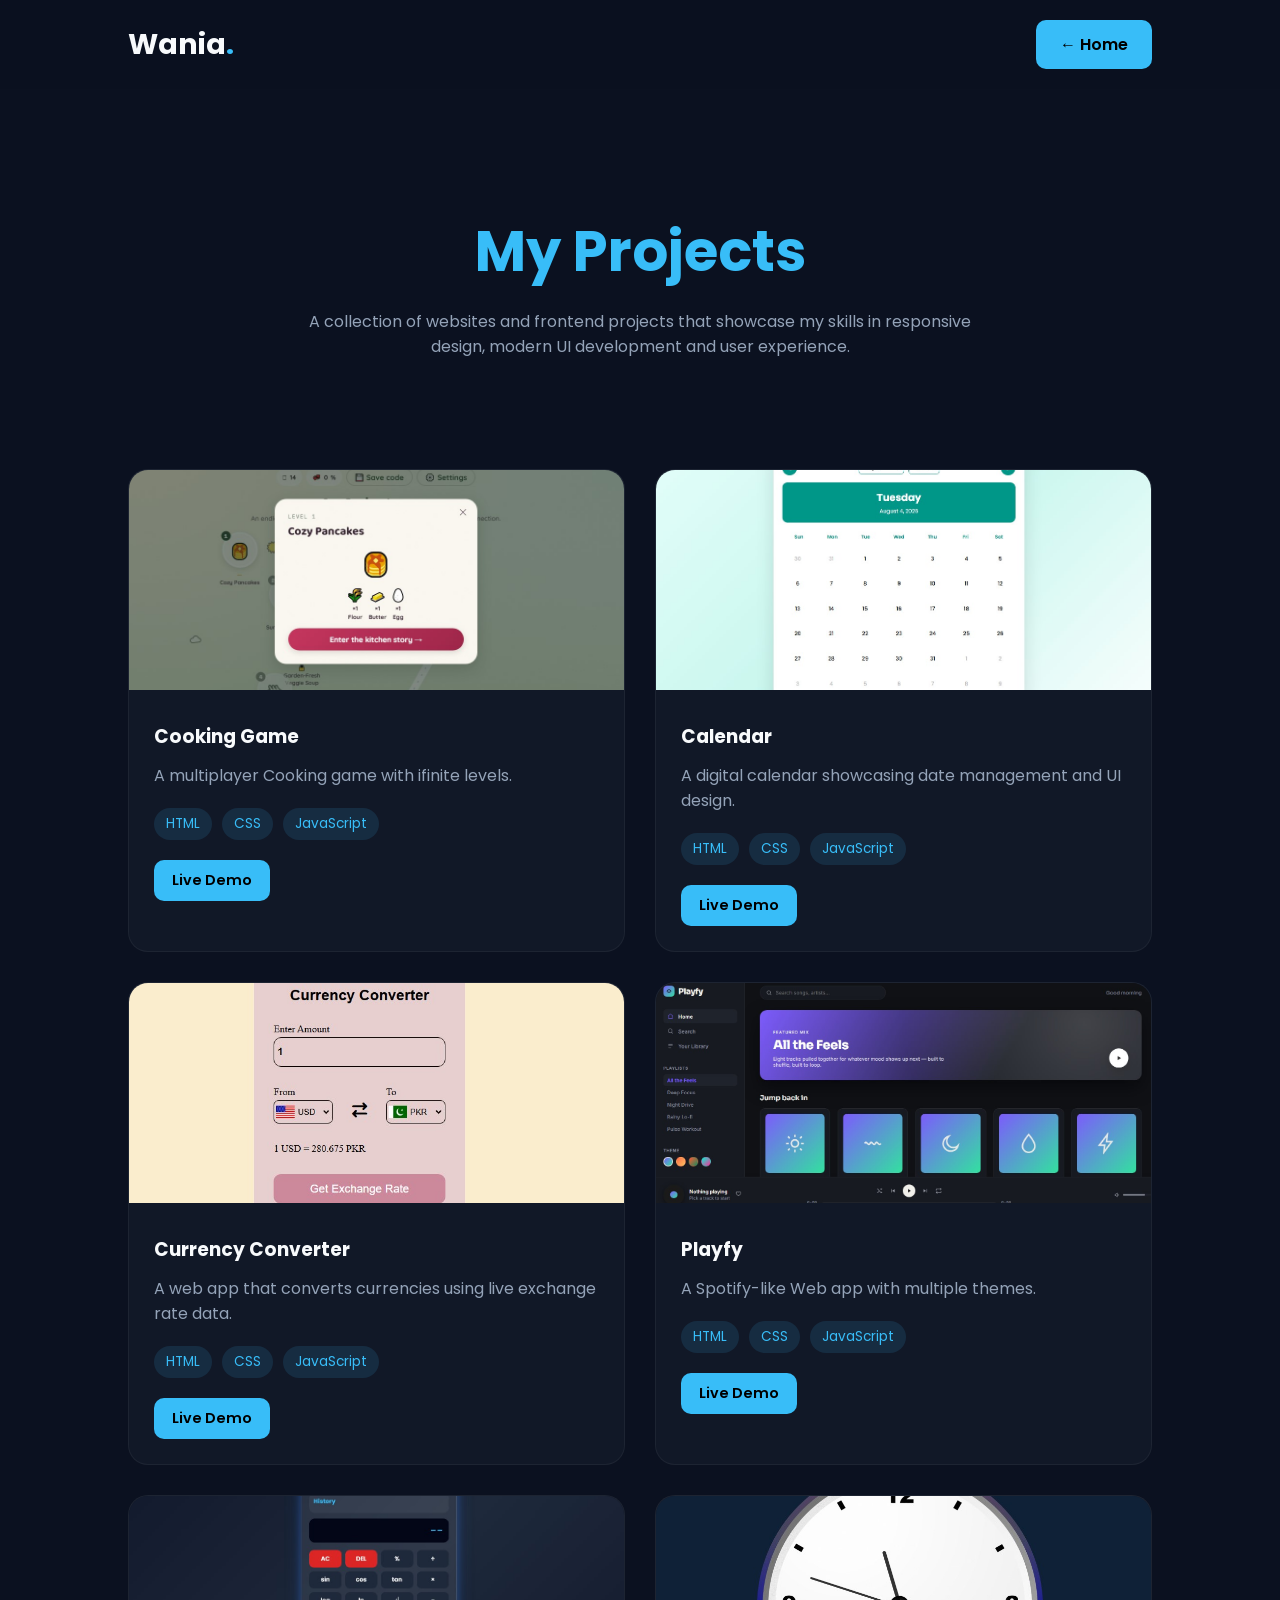
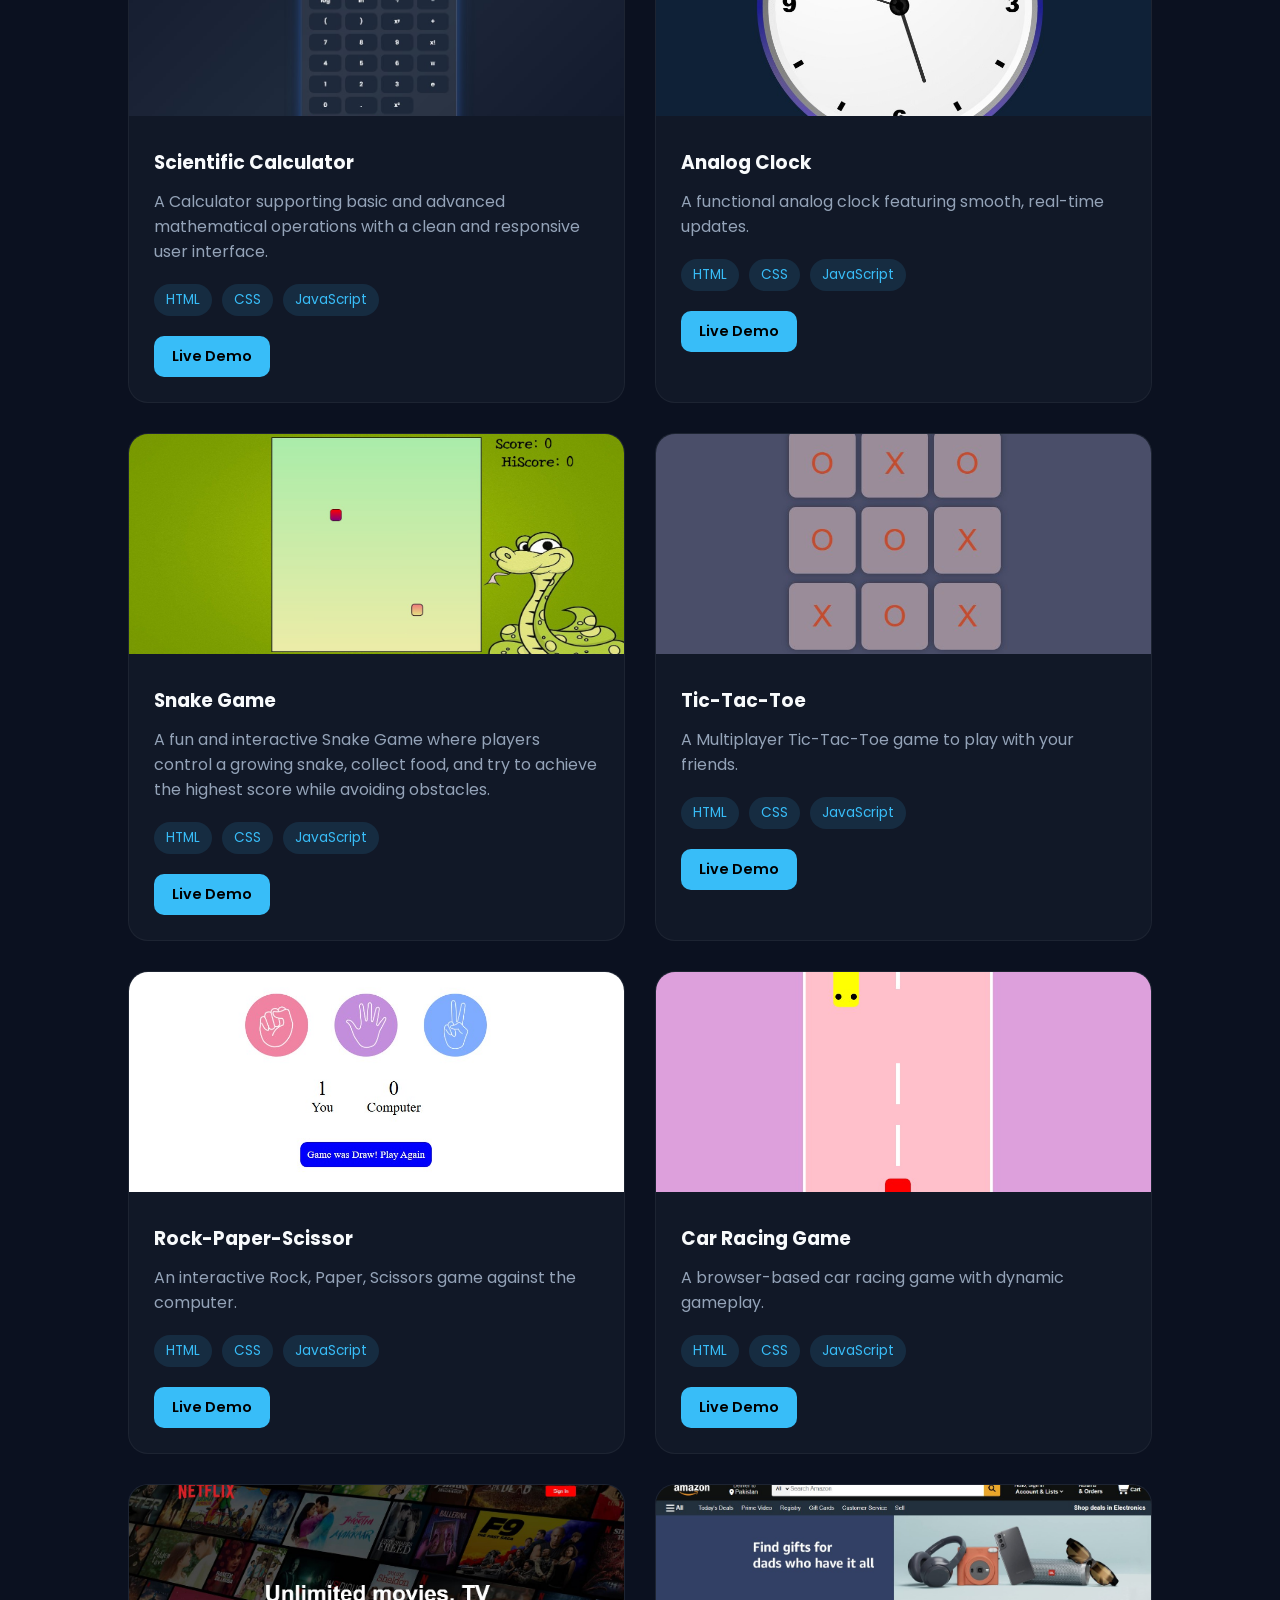
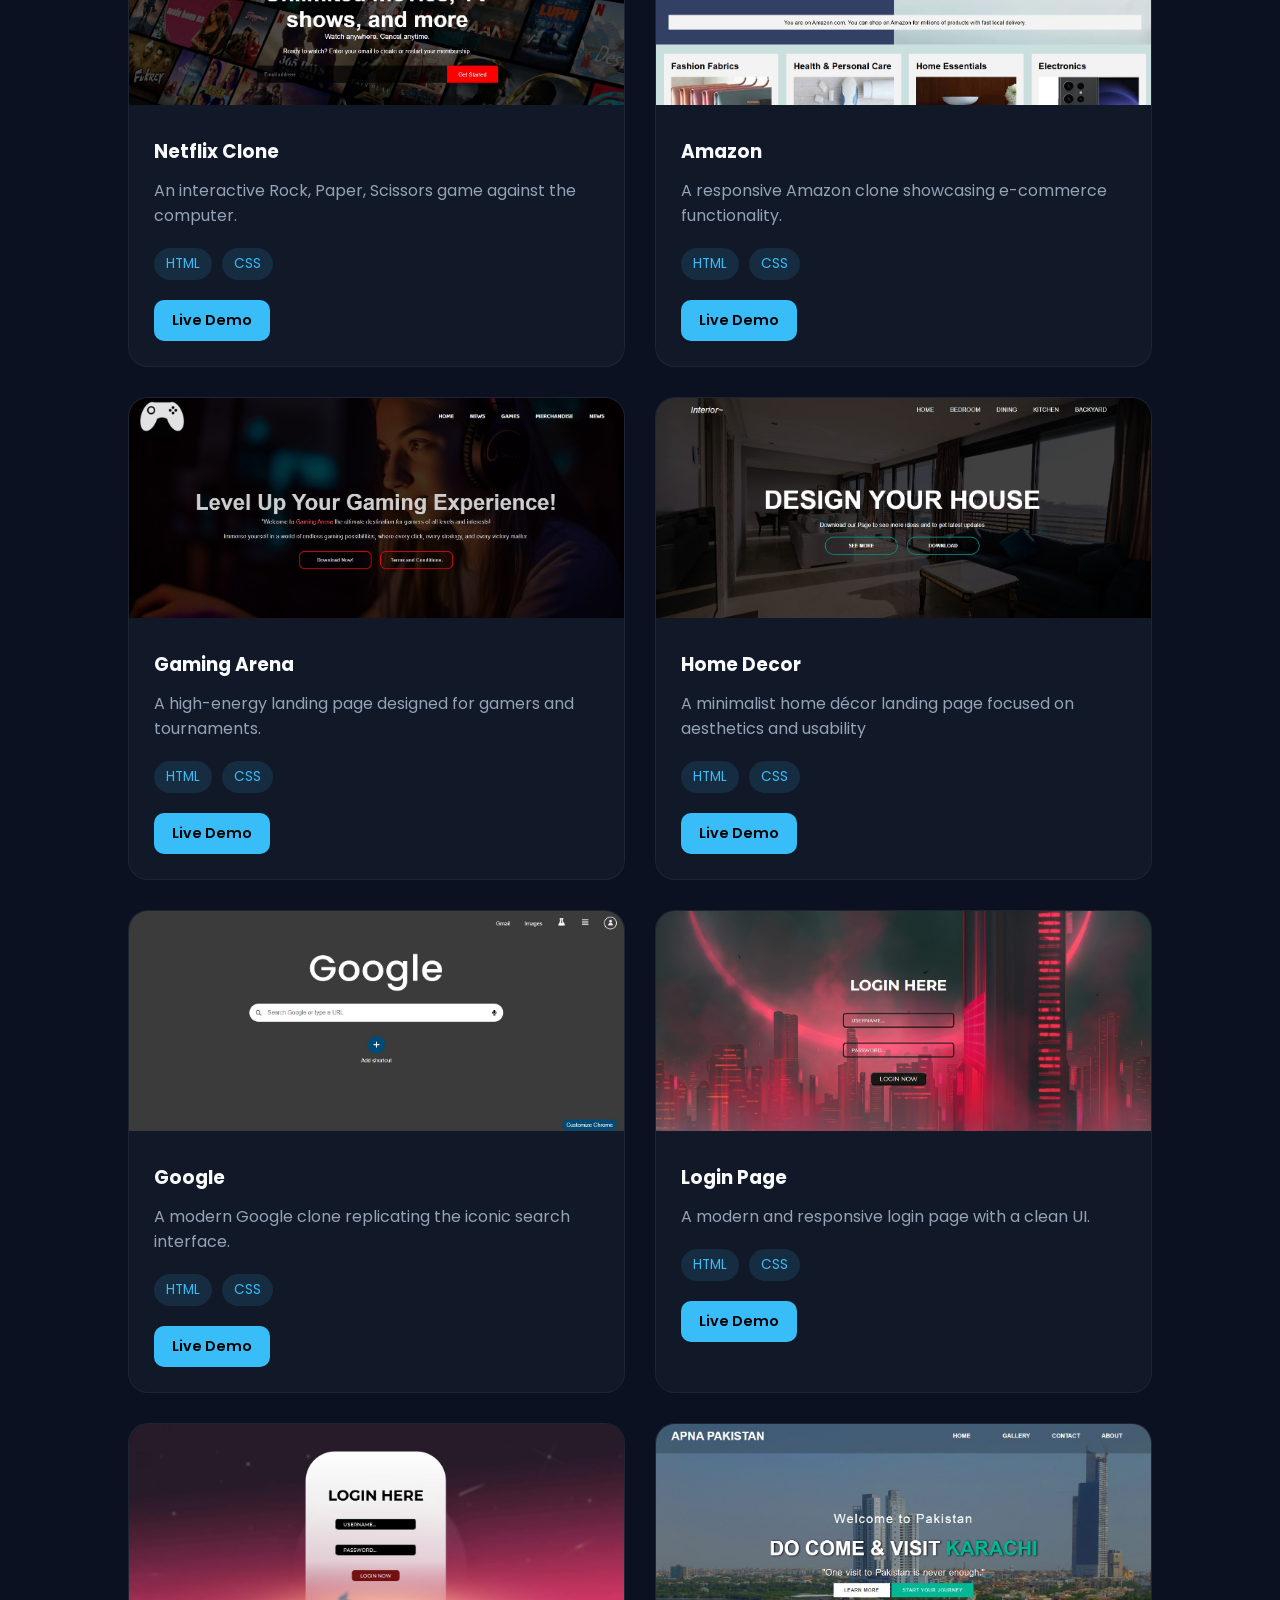
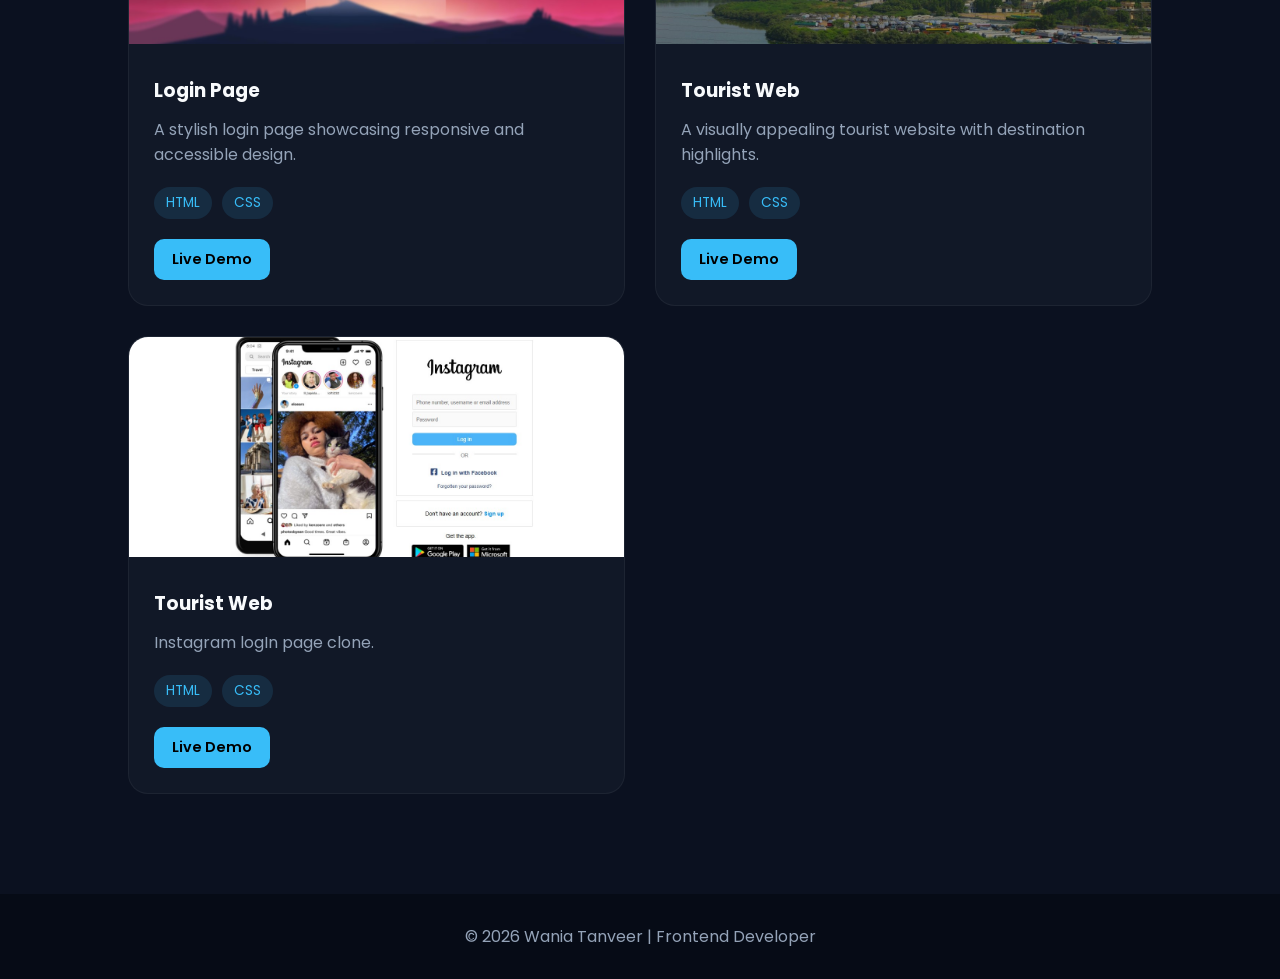
==== projects.html @ 45598072 "Add files via upload" ====
<!DOCTYPE html>
<html lang="en">

<head>

<meta charset="UTF-8">
<meta name="viewport" content="width=device-width, initial-scale=1.0">

<title>My Projects | Wania Tanveer</title>

<link href="https://fonts.googleapis.com/css2?family=Poppins:wght@300;400;500;600;700;800&display=swap" rel="stylesheet">

<style>

*{
margin:0;
padding:0;
box-sizing:border-box;
font-family:'Poppins',sans-serif;
}

:root{
--bg:#0B1120;
--card:#111827;
--accent:#38BDF8;
--text:#F8FAFC;
--text-light:#94A3B8;
}

body{
background:var(--bg);
color:var(--text);
}

a{
text-decoration:none;
}

.navbar{

position:sticky;
top:0;

padding:20px 10%;

display:flex;
justify-content:space-between;
align-items:center;

background:rgba(11,17,32,.9);

backdrop-filter:blur(15px);

z-index:1000;
}

.logo{
font-size:1.8rem;
font-weight:700;
}

.logo span{
color:var(--accent);
}

.back-btn{

padding:12px 24px;

background:var(--accent);

color:black;

border-radius:10px;

font-weight:600;
}

.hero{

padding:120px 10% 70px;

text-align:center;
}

.hero h1{

font-size:3.5rem;

color:var(--accent);

margin-bottom:15px;
}

.hero p{

max-width:700px;

margin:auto;

color:var(--text-light);
}

.projects{

padding:40px 10% 100px;
}

.projects-grid{

display:grid;

grid-template-columns:
repeat(auto-fit,minmax(340px,1fr));

gap:30px;
}

.project-card{

background:var(--card);

border-radius:20px;

overflow:hidden;

transition:.35s;

border:1px solid rgba(255,255,255,.05);
}

.project-card:hover{

transform:translateY(-8px);

border-color:rgba(56,189,248,.2);

box-shadow:
0 15px 40px rgba(0,0,0,.3);
}

.project-card img{

width:100%;
height:220px;

object-fit:cover;
}

.project-content{

padding:25px;
}

.project-content h3{

margin-bottom:12px;
}

.project-content p{

color:var(--text-light);

margin-bottom:20px;
}

.tech-stack{

display:flex;
flex-wrap:wrap;

gap:10px;

margin-bottom:20px;
}

.tech{

padding:6px 12px;

background:rgba(56,189,248,.12);

border-radius:20px;

font-size:.85rem;

color:var(--accent);
}

.project-buttons{

display:flex;
gap:15px;
}

.demo-btn,
.github-btn{

padding:10px 18px;

border-radius:10px;

font-size:.9rem;

font-weight:600;
}

.demo-btn{

background:var(--accent);

color:black;
}

.github-btn{

border:1px solid var(--accent);

color:var(--accent);
}

footer{

padding:30px;

text-align:center;

background:#060b16;

color:var(--text-light);
}

@media(max-width:768px){

.hero h1{
font-size:2.4rem;
}

.project-buttons{
flex-direction:column;
}

}

</style>

</head>

<body>

<nav class="navbar">

<div class="logo">
Wania<span>.</span>
</div>

<a href="index.html" class="back-btn">
← Home
</a>

</nav>

<section class="hero">

<h1>My Projects</h1>

<p>
A collection of websites and frontend projects
that showcase my skills in responsive design,
modern UI development and user experience.
</p>

</section>

<section class="projects">

<div class="projects-grid">

<!-- PROJECT 1 -->

<div class="project-card">

<img src="images/WeCook.jpg" alt="Project">

<div class="project-content">

<h3>Cooking Game</h3>

<p>
A multiplayer Cooking game with ifinite levels.
</p>

<div class="tech-stack">

<span class="tech">HTML</span>
<span class="tech">CSS</span>
<span class="tech">JavaScript</span>

</div>

<div class="project-buttons">

<a href="https://waniatanweer398-source.github.io/WeCook/" class="demo-btn">
Live Demo
</a>

</div>

</div>

</div>

<!-- PROJECT 2 -->

<div class="project-card">

<img src="images/calendar.jpg" alt="Project">

<div class="project-content">

<h3>Calendar</h3>

<p>
A digital calendar showcasing date management and UI design.
</p>

<div class="tech-stack">

<span class="tech">HTML</span>
<span class="tech">CSS</span>
<span class="tech">JavaScript</span>


</div>

<div class="project-buttons">

<a href="https://waniatanweer398-source.github.io/Calendar/" class="demo-btn">
Live Demo
</a>


</div>

</div>

</div>

<!-- PROJECT 3 -->

<div class="project-card">

<img src="images/Currency Converter.jpg" alt="Project">

<div class="project-content">

<h3>Currency Converter</h3>

<p>
A web app that converts currencies using live exchange rate data.</p>

<div class="tech-stack">

<span class="tech">HTML</span>
<span class="tech">CSS</span>
<span class="tech">JavaScript</span>

</div>

<div class="project-buttons">

<a href="https://waniatanweer398-source.github.io/Currency-Converter/" class="demo-btn">
Live Demo
</a>


</div>

</div>

</div>



<!-- PROJECT 4 -->

<div class="project-card">

<img src="images/Playfy.jpg" alt="Project">

<div class="project-content">

<h3>Playfy</h3>

<p>
A Spotify-like Web app with multiple themes.
</p>

<div class="tech-stack">

<span class="tech">HTML</span>
<span class="tech">CSS</span>
<span class="tech">JavaScript</span>


</div>

<div class="project-buttons">

<a href="https://waniatanweer398-source.github.io/Playfy/" class="demo-btn">
Live Demo
</a>

</div>

</div>

</div>


<!-- PROJECT 5 -->

<div class="project-card">

<img src="images/Scientific Calculator.jpg" alt="Project">

<div class="project-content">

<h3>Scientific Calculator</h3>

<p>
A Calculator supporting basic and advanced mathematical operations with a clean and responsive user interface.
</p>

<div class="tech-stack">

<span class="tech">HTML</span>
<span class="tech">CSS</span>
<span class="tech">JavaScript</span>

</div>

<div class="project-buttons">

<a href="https://waniatanweer398-source.github.io/Scientific-Calculator/" class="demo-btn">
Live Demo
</a>


</div>

</div>

</div>


<!-- PROJECT 6 -->

<div class="project-card">

<img src="images/Analog Clock.jpg" alt="Project">

<div class="project-content">

<h3>Analog Clock</h3>

<p>
A functional analog clock featuring smooth, real-time updates.
</p>

<div class="tech-stack">

<span class="tech">HTML</span>
<span class="tech">CSS</span>
<span class="tech">JavaScript</span>

</div>

<div class="project-buttons">

<a href="https://waniatanweer398-source.github.io/Analog-Clock/" class="demo-btn">
Live Demo
</a>


</div>

</div>

</div>


<!-- PROJECT 7 -->

<div class="project-card">

<img src="images/Snake Game.jpg" alt="Project">

<div class="project-content">

<h3>Snake Game</h3>

<p>
A fun and interactive Snake Game where players control a growing snake, collect food, and try to achieve the highest score while avoiding obstacles.
</p>

<div class="tech-stack">

<span class="tech">HTML</span>
<span class="tech">CSS</span>
<span class="tech">JavaScript</span>


</div>

<div class="project-buttons">

<a href="https://waniatanweer398-source.github.io/Snake-Game/" class="demo-btn">
Live Demo
</a>

</div>

</div>

</div>


<!-- PROJECT 8 -->

<div class="project-card">

<img src="images/Tic-Tac-Toe.jpg" alt="Project">

<div class="project-content">

<h3>Tic-Tac-Toe</h3>

<p>
A Multiplayer Tic-Tac-Toe game to play with your friends.
</p>

<div class="tech-stack">

<span class="tech">HTML</span>
<span class="tech">CSS</span>
<span class="tech">JavaScript</span>


</div>

<div class="project-buttons">

<a href="https://waniatanweer398-source.github.io/Tic-Tac-Toe/" class="demo-btn">
Live Demo
</a>


</div>

</div>

</div>

<!-- PROJECT 9 -->

<div class="project-card">

<img src="images/Rock-Paper-Scissor.jpg" alt="Project">

<div class="project-content">

<h3>Rock-Paper-Scissor</h3>

<p>
An interactive Rock, Paper, Scissors game against the computer.
</p>

<div class="tech-stack">

<span class="tech">HTML</span>
<span class="tech">CSS</span>
<span class="tech">JavaScript</span>

</div>

<div class="project-buttons">

<a href="https://waniatanweer398-source.github.io/Rock-Paper-Scissor/" class="demo-btn">
Live Demo
</a>


</div>

</div>

</div>

<!-- PROJECT 10 -->

<div class="project-card">

<img src="images/Car Racing.jpg" alt="Project">

<div class="project-content">

<h3>Car Racing Game</h3>

<p>
A browser-based car racing game with dynamic gameplay.
</p>

<div class="tech-stack">

<span class="tech">HTML</span>
<span class="tech">CSS</span>
<span class="tech">JavaScript</span>


</div>

<div class="project-buttons">

<a href="https://waniatanweer398-source.github.io/Car-Racing/" class="demo-btn">
Live Demo
</a>


</div>

</div>

</div>



<!-- PROJECT 11-->

<div class="project-card">

<img src="images/Netflix.jpg" alt="Project">

<div class="project-content">

<h3>Netflix Clone</h3>

<p>
An interactive Rock, Paper, Scissors game against the computer.
</p>

<div class="tech-stack">

<span class="tech">HTML</span>
<span class="tech">CSS</span>

</div>

<div class="project-buttons">

<a href="https://waniatanweer398-source.github.io/Netflix/" class="demo-btn">
Live Demo
</a>


</div>

</div>

</div>


<!-- PROJECT 12 -->

<div class="project-card">

<img src="images/Amazon.jpg" alt="Project">

<div class="project-content">

<h3>Amazon</h3>

<p>
A responsive Amazon clone showcasing e-commerce functionality.
</p>

<div class="tech-stack">

<span class="tech">HTML</span>
<span class="tech">CSS</span>

</div>

<div class="project-buttons">

<a href="https://waniatanweer398-source.github.io/Amazon/" class="demo-btn">
Live Demo
</a>


</div>

</div>

</div>


<!-- PROJECT 13 -->

<div class="project-card">

<img src="images/Gaming Arena.jpg" alt="Project">

<div class="project-content">

<h3>Gaming Arena</h3>

<p>
A high-energy landing page designed for gamers and tournaments.
</p>

<div class="tech-stack">

<span class="tech">HTML</span>
<span class="tech">CSS</span>

</div>

<div class="project-buttons">

<a href="https://waniatanweer398-source.github.io/Gaming-Arena/" class="demo-btn">
Live Demo
</a>


</div>

</div>

</div>


<!-- PROJECT 14 -->

<div class="project-card">

<img src="images/Home Design.jpg" alt="Project">

<div class="project-content">

<h3>Home Decor</h3>

<p>
A minimalist home décor landing page focused on aesthetics and usability
</p>

<div class="tech-stack">

<span class="tech">HTML</span>
<span class="tech">CSS</span>

</div>

<div class="project-buttons">

<a href="https://waniatanweer398-source.github.io/Home-Decor/" class="demo-btn">
Live Demo
</a>


</div>

</div>

</div>


<!-- PROJECT 15 -->

<div class="project-card">

<img src="images/Google.jpg" alt="Project">

<div class="project-content">

<h3>Google</h3>

<p>
A modern Google clone replicating the iconic search interface.
</p>

<div class="tech-stack">

<span class="tech">HTML</span>
<span class="tech">CSS</span>

</div>

<div class="project-buttons">

<a href="https://waniatanweer398-source.github.io/Google/" class="demo-btn">
Live Demo
</a>


</div>

</div>

</div>

<!-- PROJECT 16 -->

<div class="project-card">

<img src="images/Red Login Page.jpg" alt="Project">

<div class="project-content">

<h3>Login Page</h3>

<p>
A modern and responsive login page with a clean UI.</p>

<div class="tech-stack">

<span class="tech">HTML</span>
<span class="tech">CSS</span>

</div>

<div class="project-buttons">

<a href="https://waniatanweer398-source.github.io/Red-Login-Page/" class="demo-btn">
Live Demo
</a>


</div>

</div>

</div>

<!-- PROJECT 17 -->

<div class="project-card">

<img src="images/Login Page.jpg" alt="Project">

<div class="project-content">

<h3>Login Page</h3>

<p>
A stylish login page showcasing responsive and accessible design.
</p>

<div class="tech-stack">

<span class="tech">HTML</span>
<span class="tech">CSS</span>

</div>

<div class="project-buttons">

<a href="https://waniatanweer398-source.github.io/Login-Page/" class="demo-btn">
Live Demo
</a>


</div>

</div>

</div>


<!-- PROJECT 18 -->

<div class="project-card">

<img src="images/Tourist Web.jpg" alt="Project">

<div class="project-content">

<h3>Tourist Web</h3>

<p>
A visually appealing tourist website with destination highlights.
</p>

<div class="tech-stack">

<span class="tech">HTML</span>
<span class="tech">CSS</span>


</div>

<div class="project-buttons">

<a href="https://waniatanweer398-source.github.io/Tourist-Web/" class="demo-btn">
Live Demo
</a>


</div>

</div>

</div>

<!-- PROJECT 19 -->

<div class="project-card">

<img src="images/Instagram.jpg" alt="Project">

<div class="project-content">

<h3>Tourist Web</h3>

<p>
Instagram logIn page clone.
</p>

<div class="tech-stack">

<span class="tech">HTML</span>
<span class="tech">CSS</span>


</div>

<div class="project-buttons">

<a href="https://waniatanweer398-source.github.io/Instagram/" class="demo-btn">
Live Demo
</a>


</div>

</div>

</div>

</div>

</section>

<footer>

© 2026 Wania Tanveer | Frontend Developer

</footer>

</body>

</html>
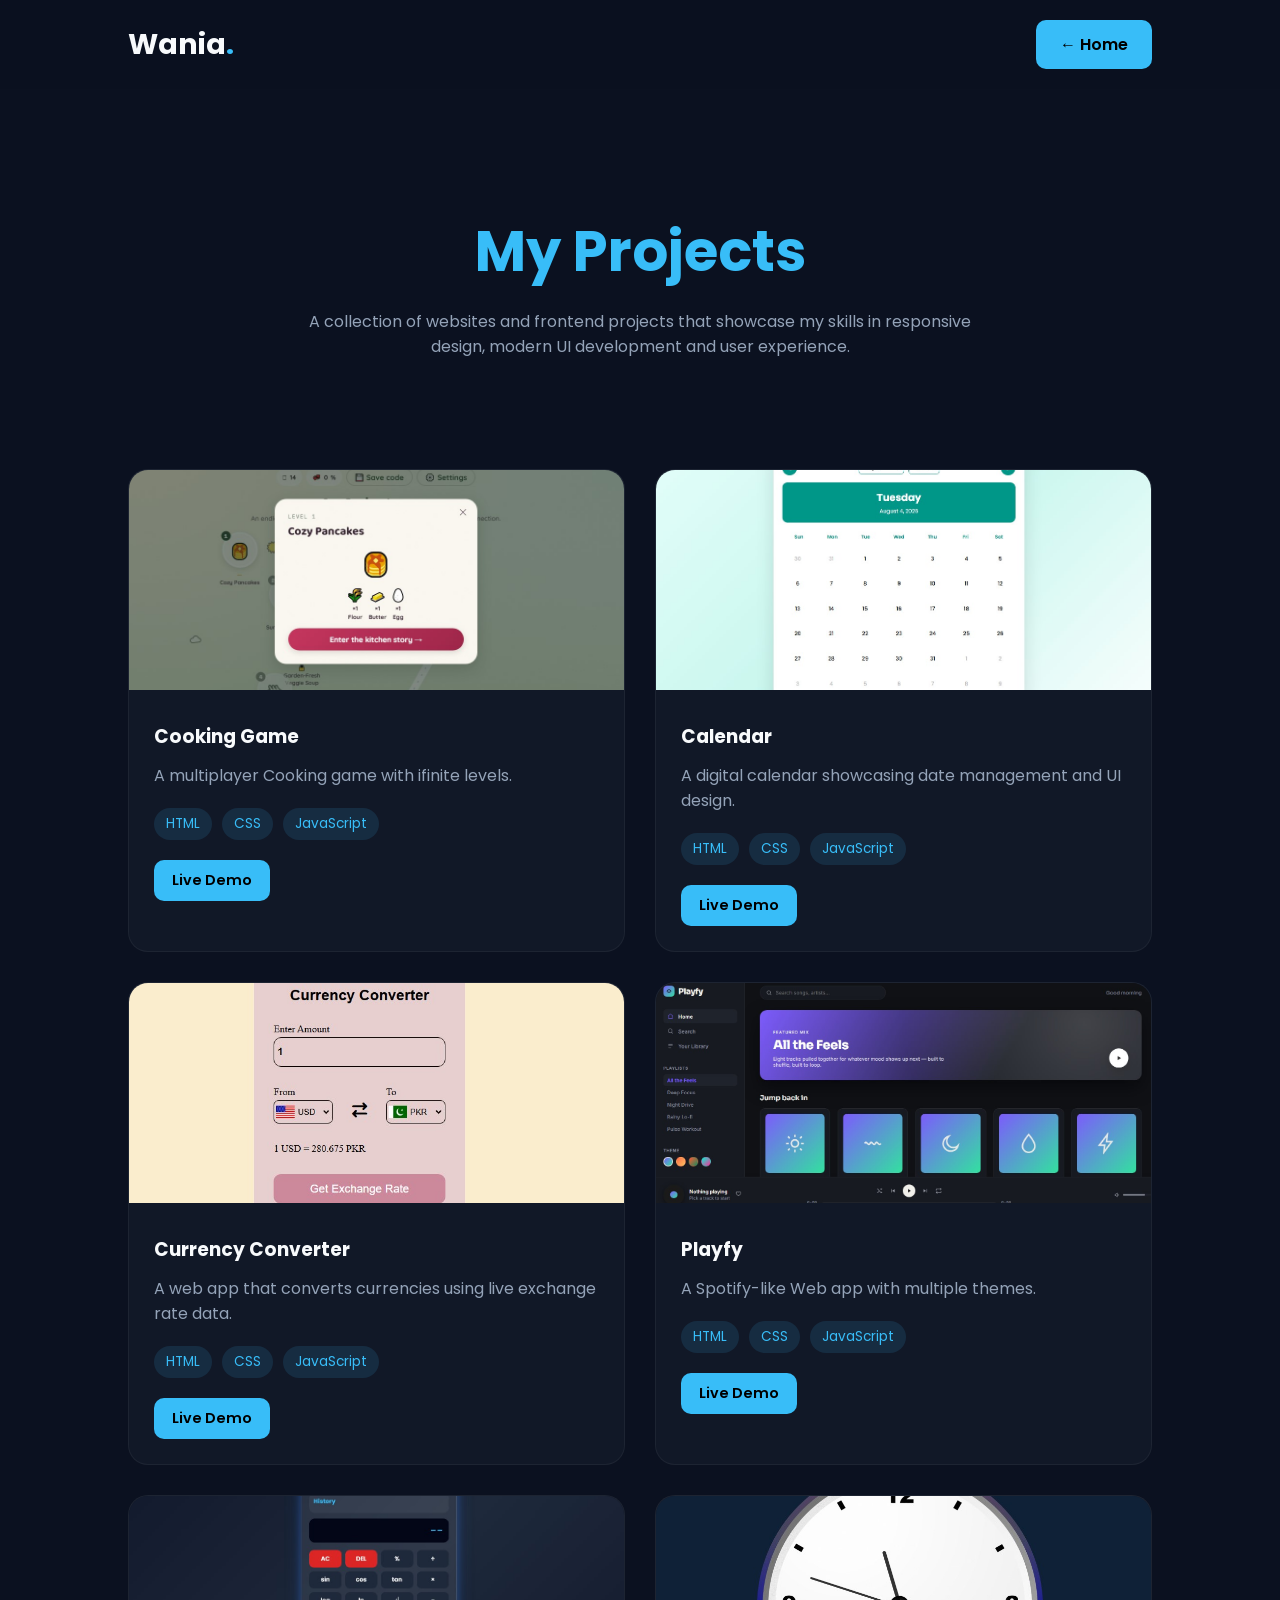
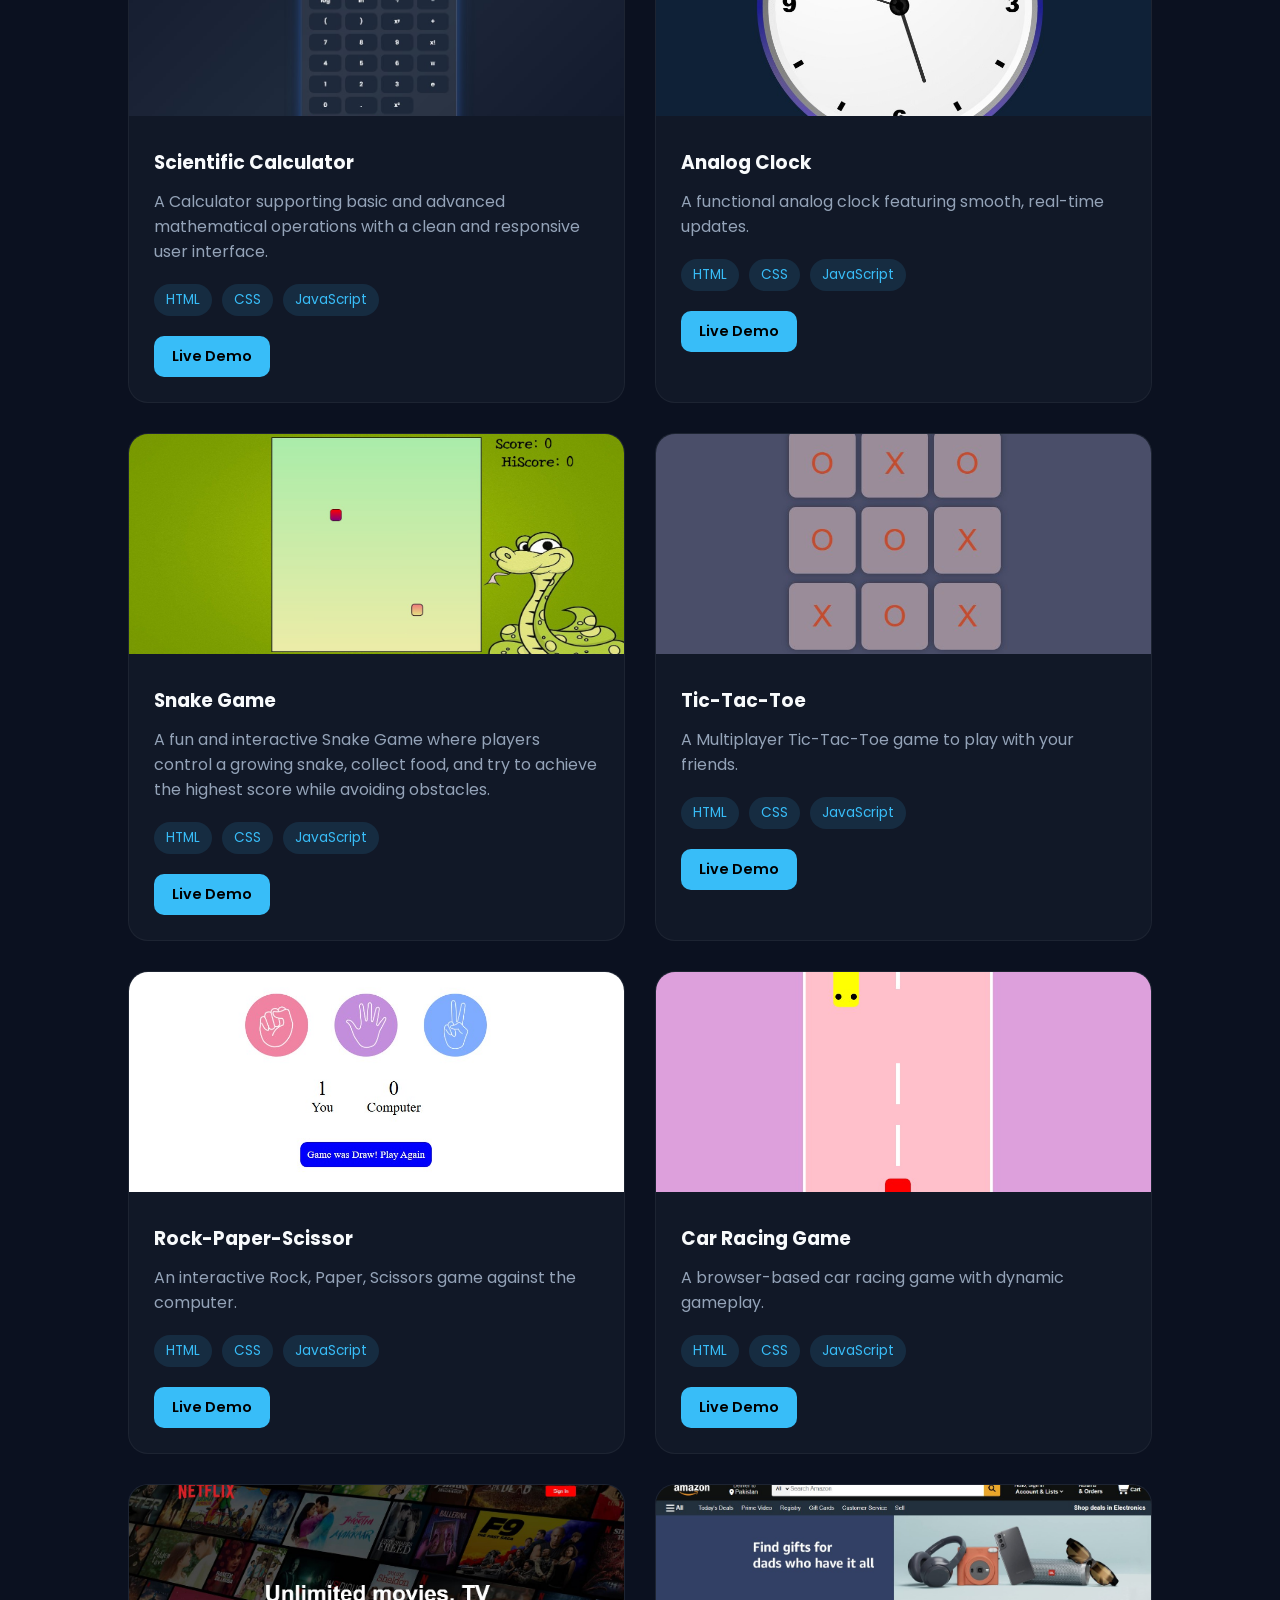
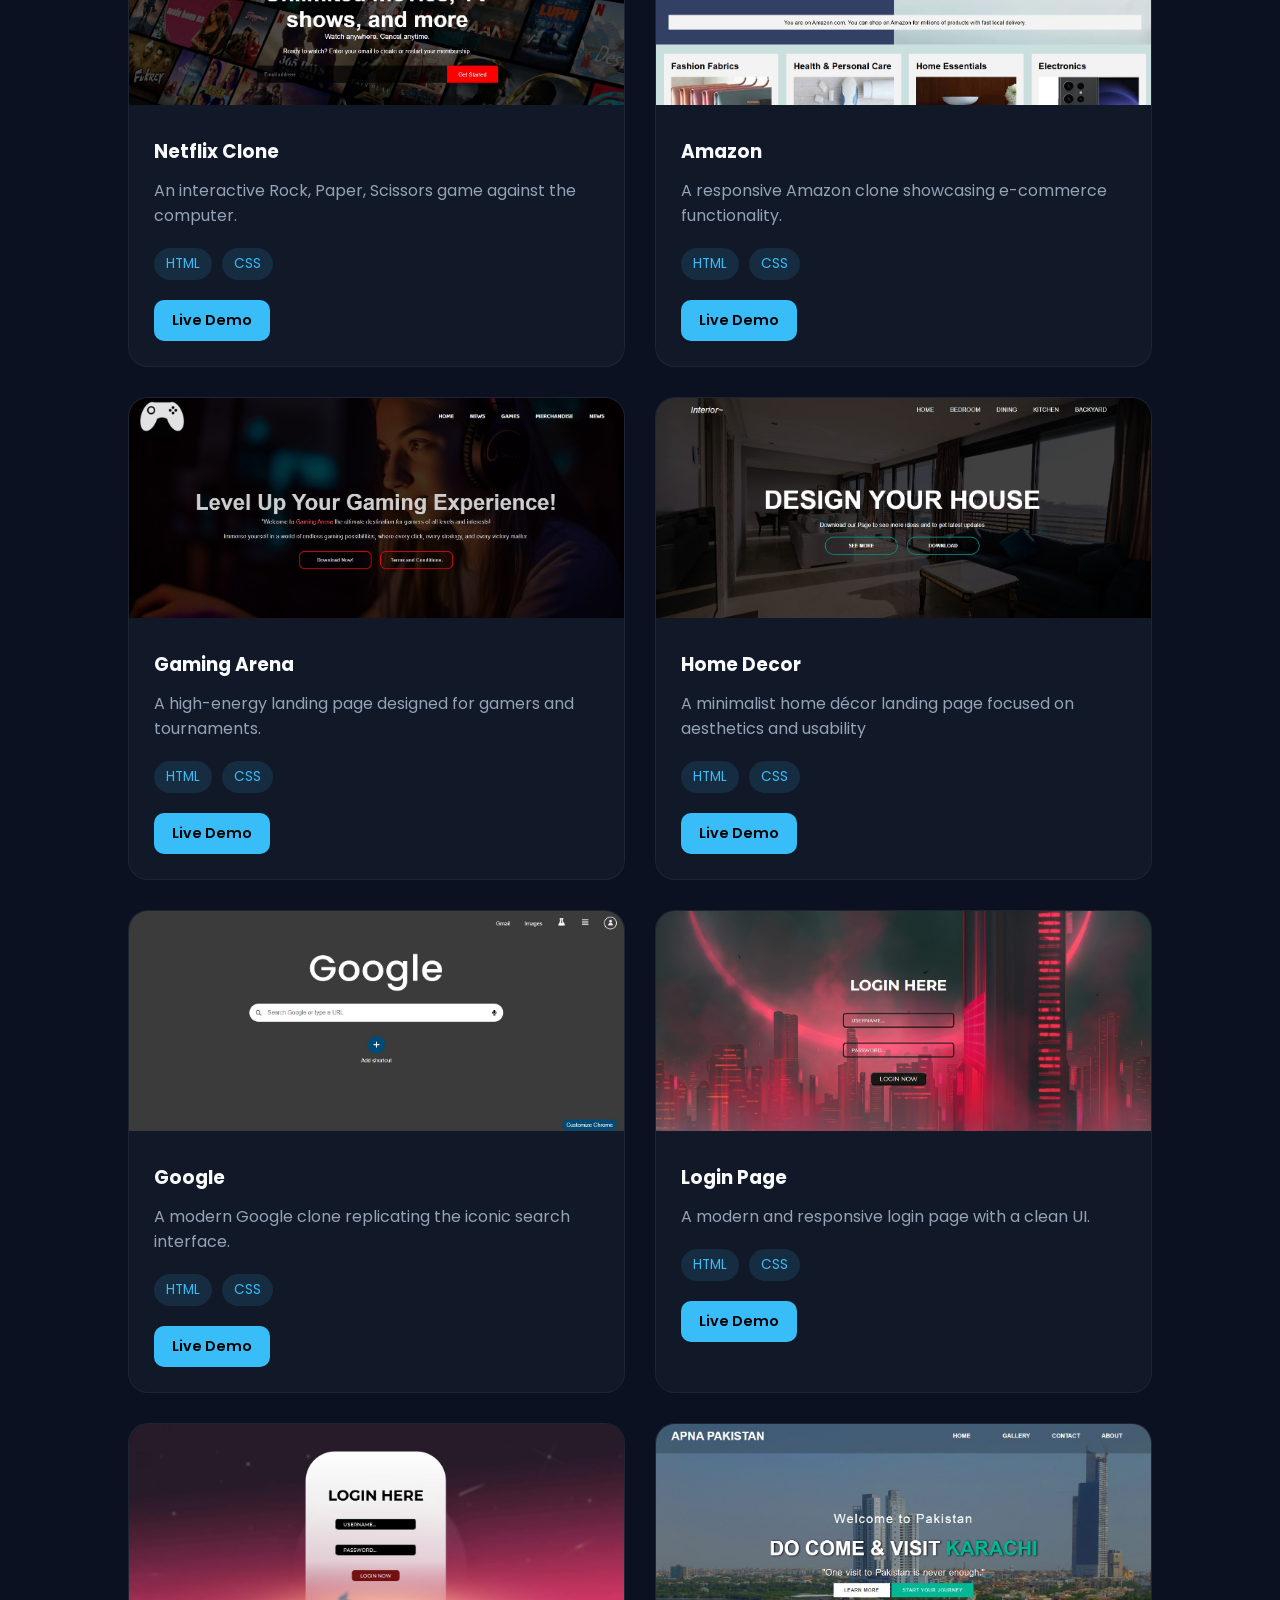
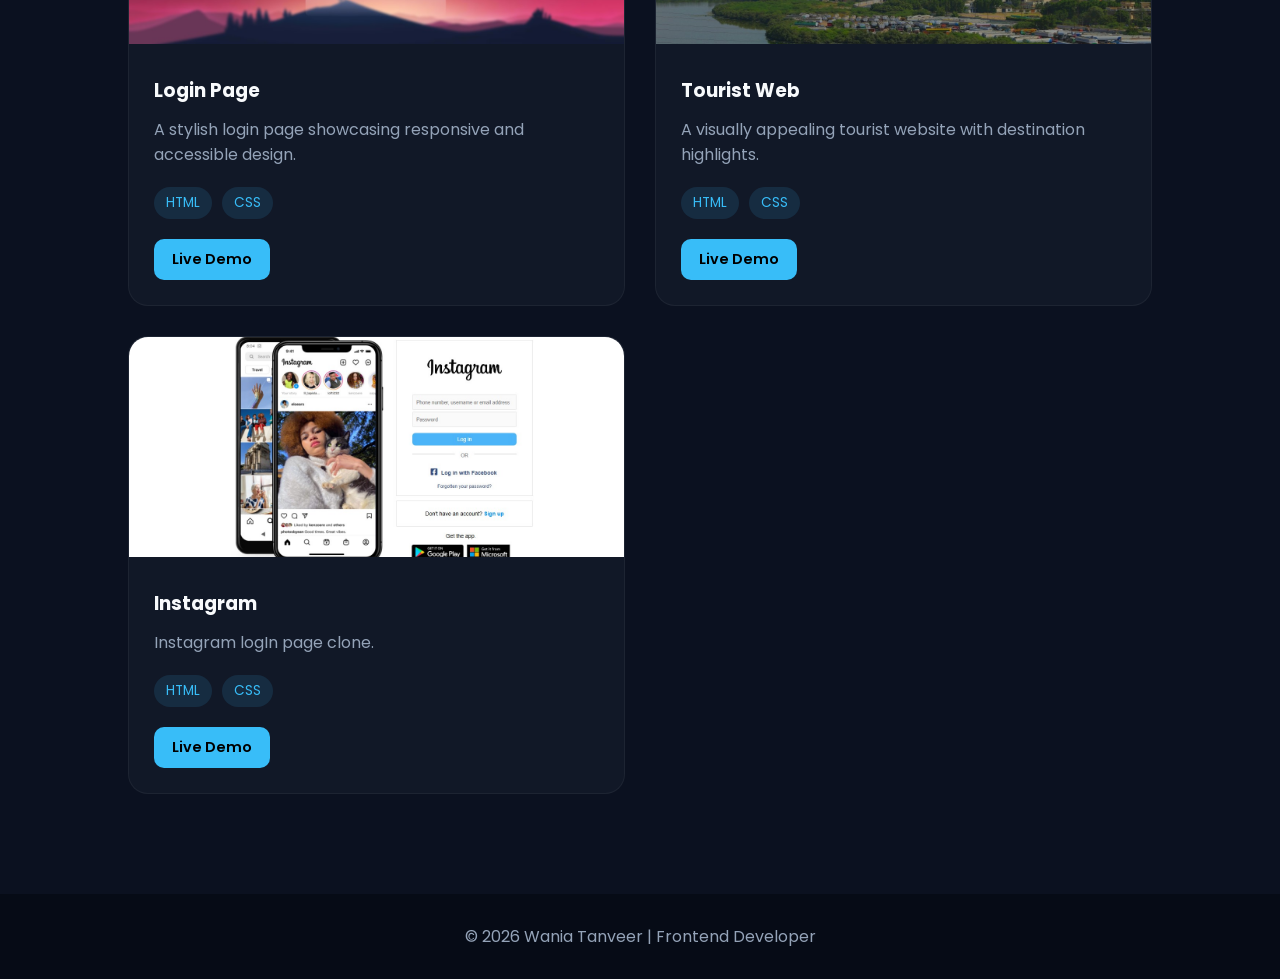
==== commit 38493246: "Update projects.html" ====
--- a/projects.html
+++ b/projects.html
@@ -920,7 +920,7 @@
 
 <div class="project-content">
 
-<h3>Tourist Web</h3>
+<h3>Instagram</h3>
 
 <p>
 Instagram logIn page clone.
@@ -959,4 +959,4 @@
 
 </body>
 
-</html>+</html>
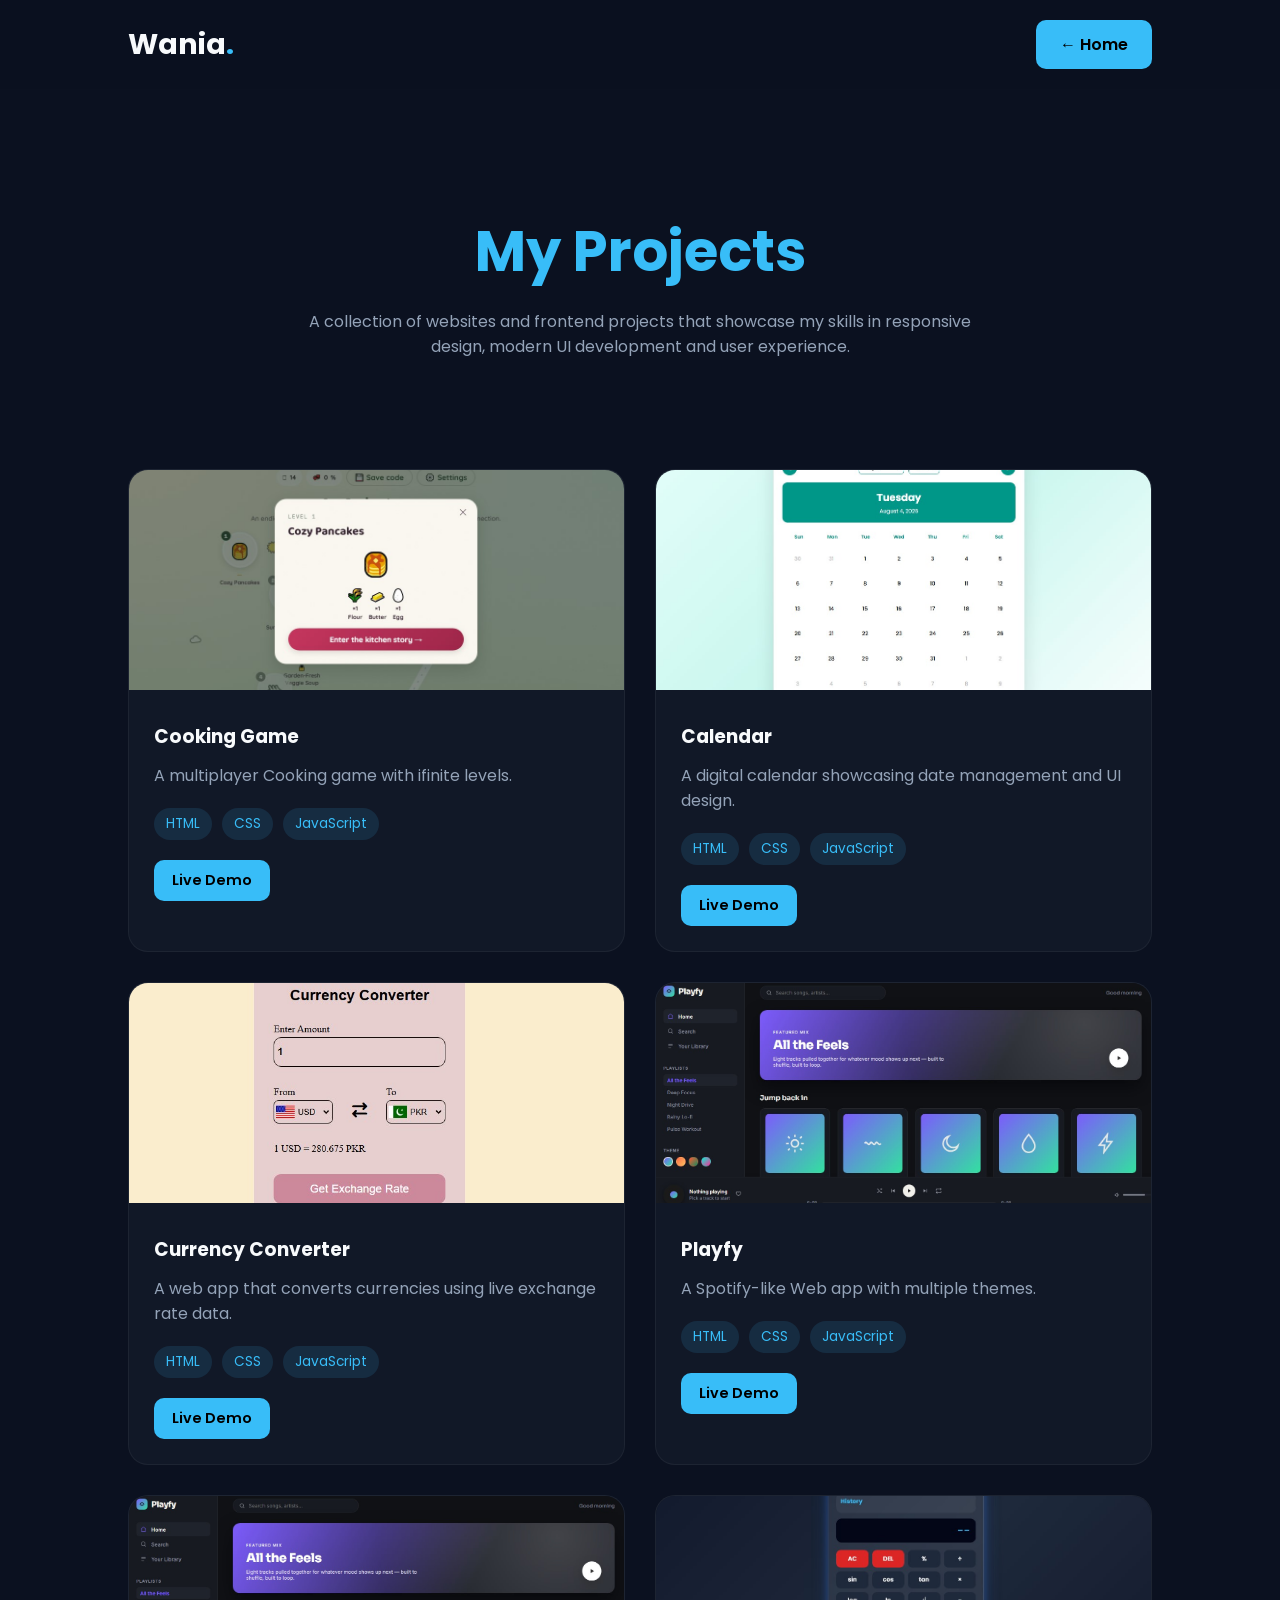
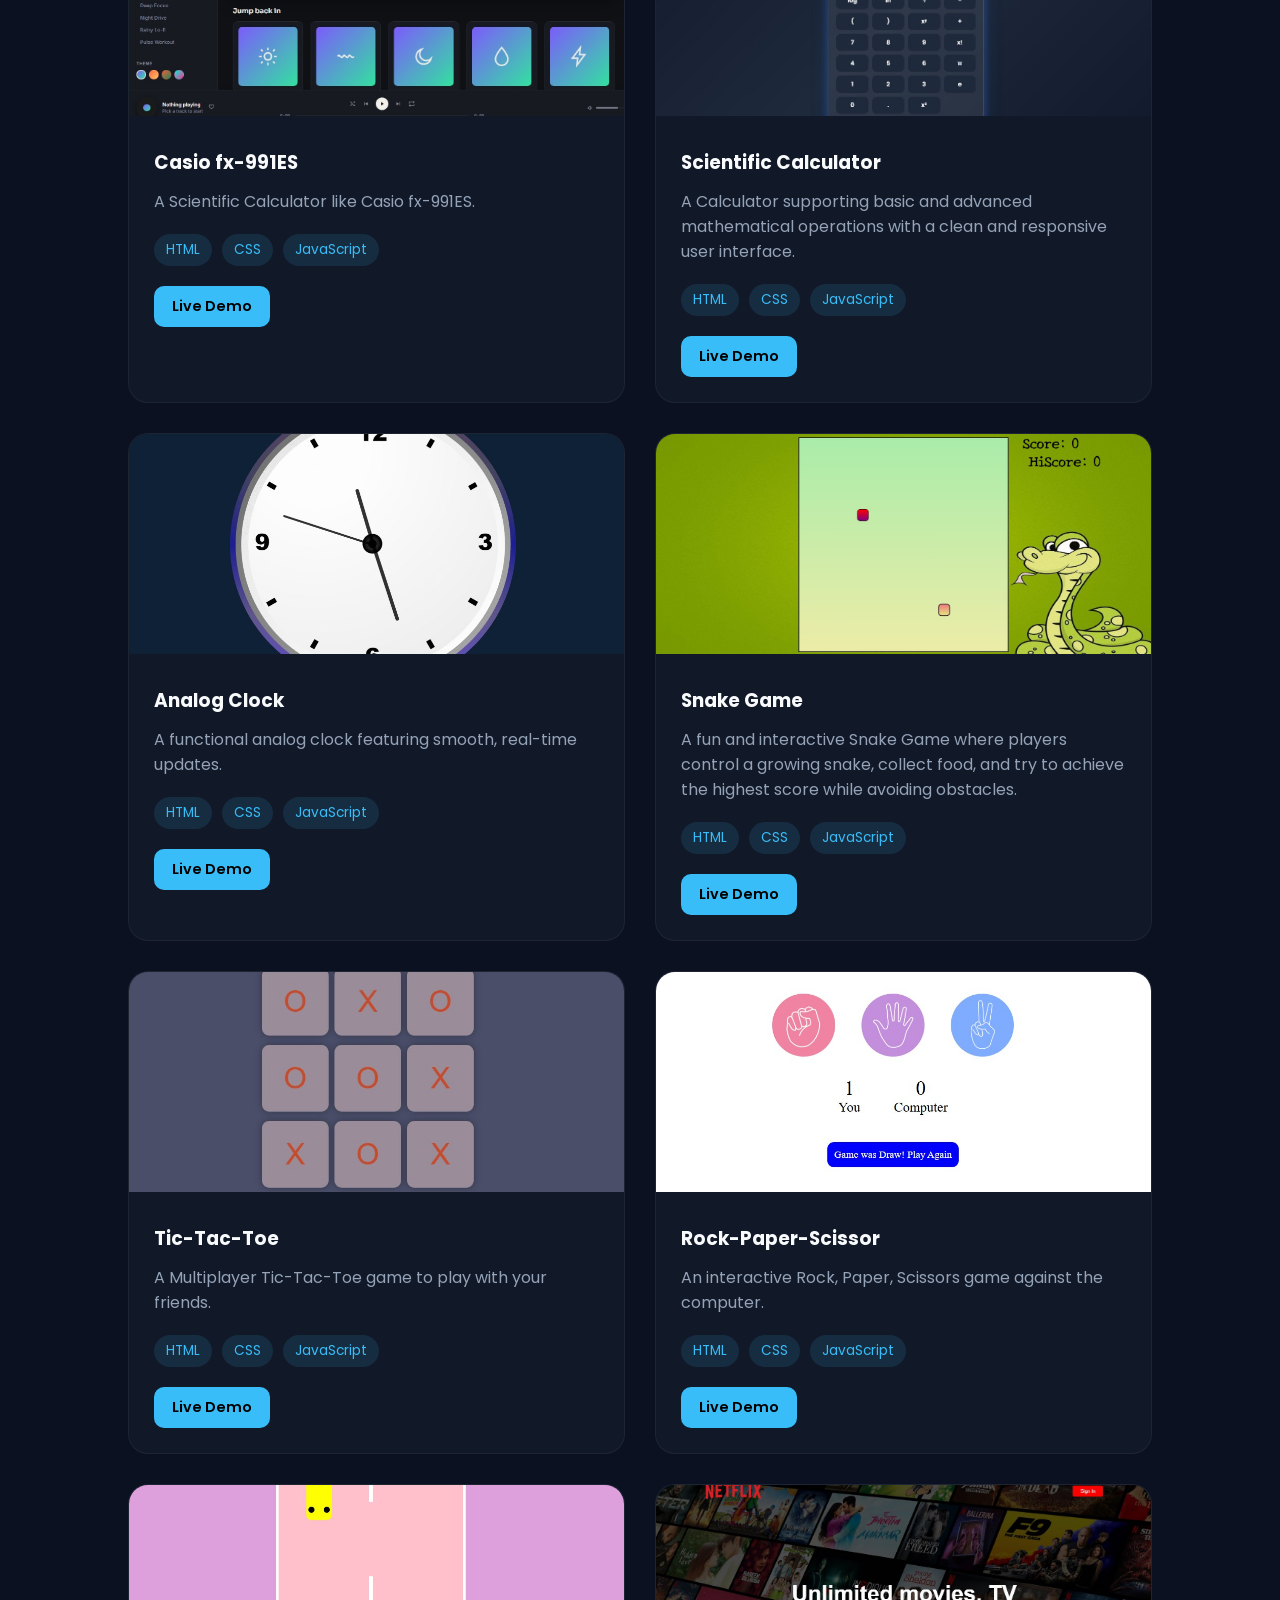
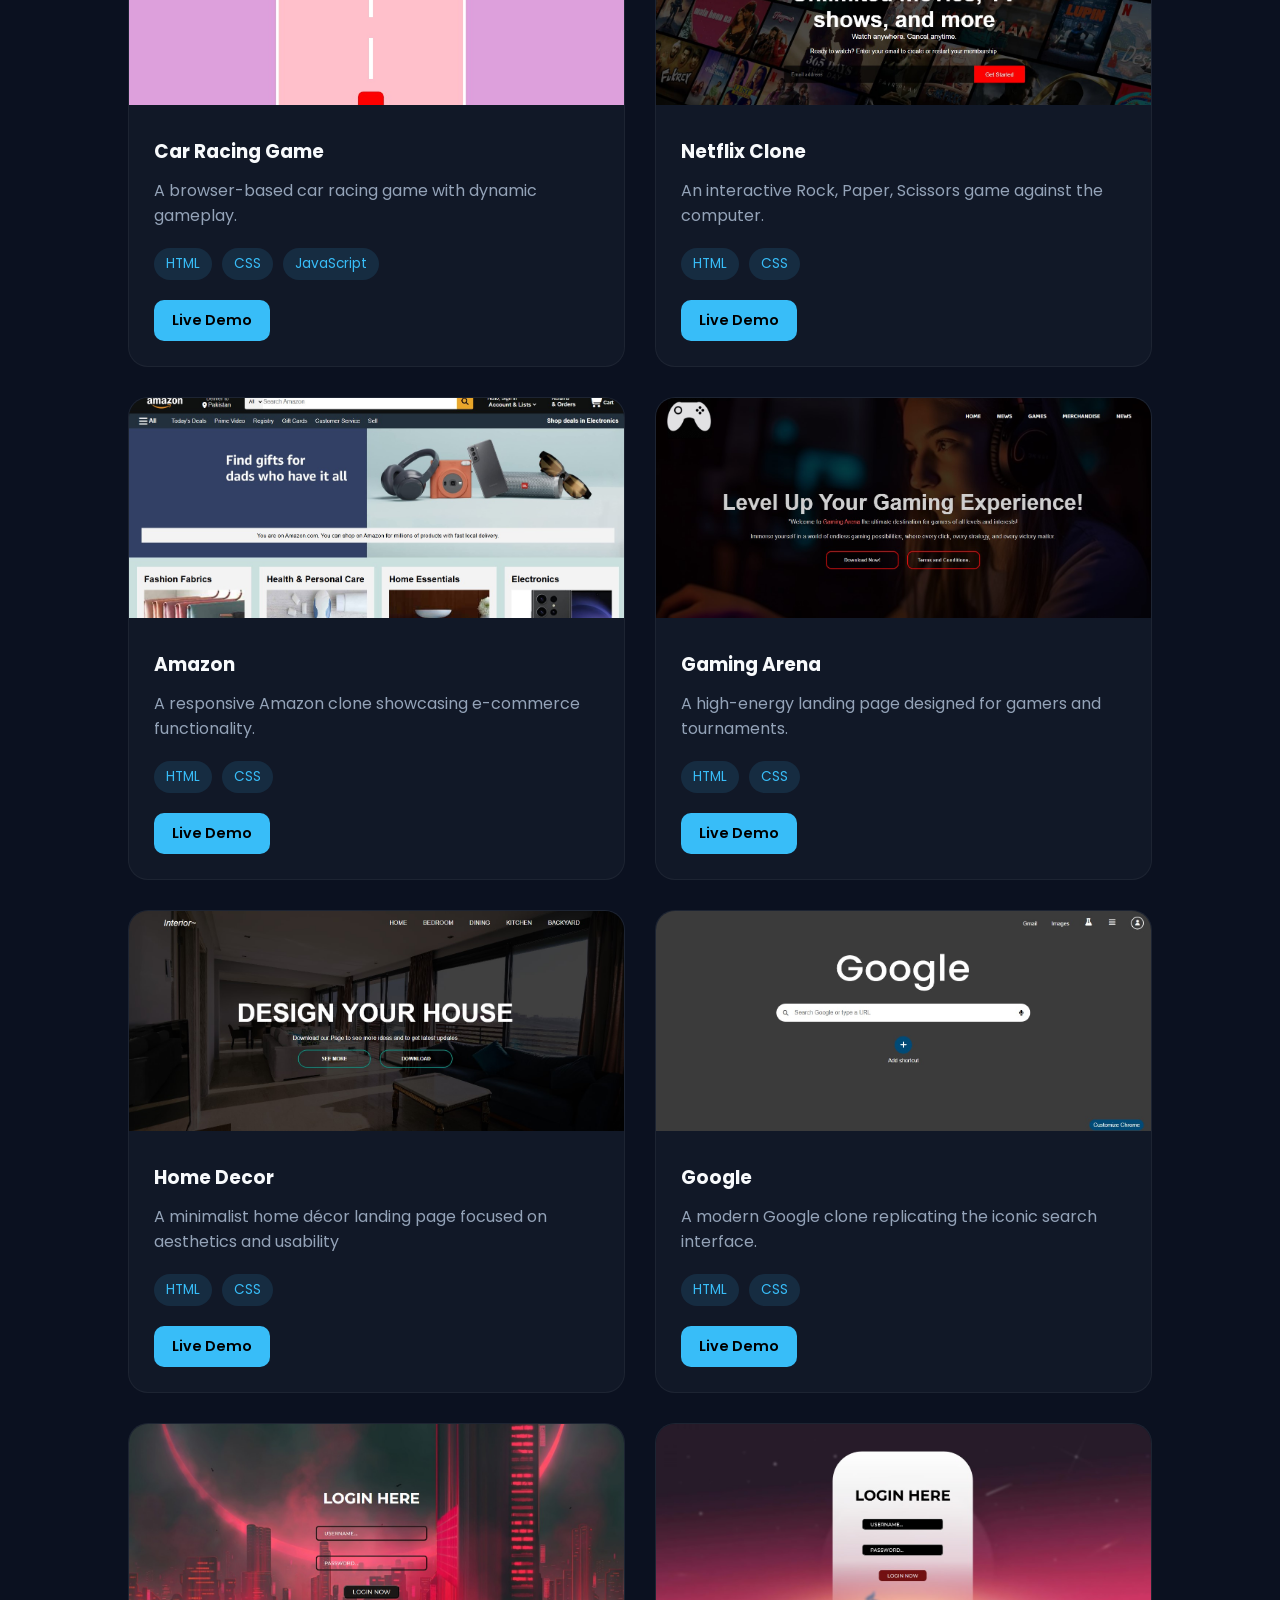
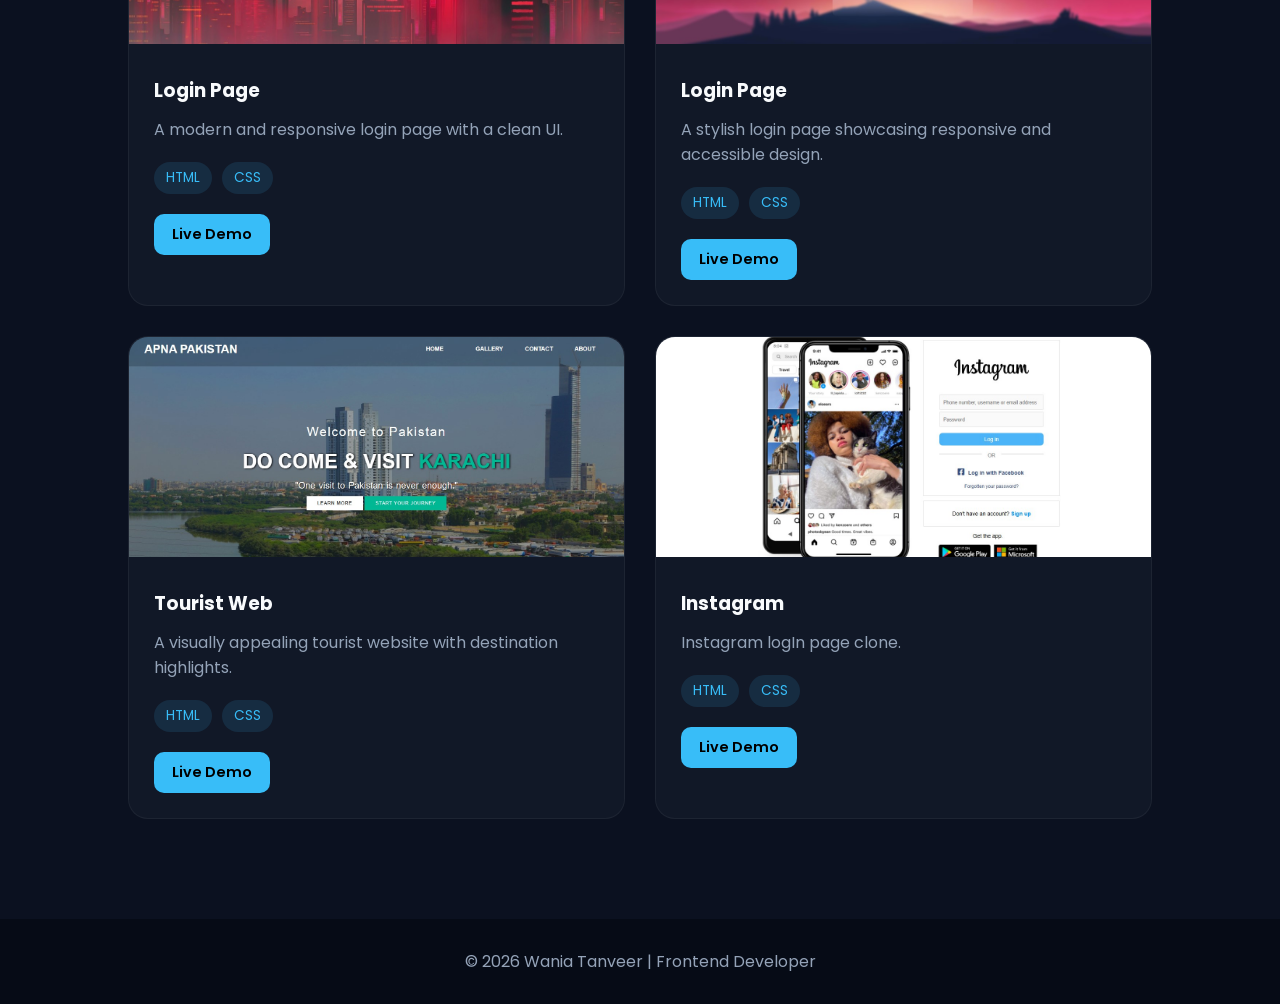
==== commit da308e7f: "Update projects.html" ====
--- a/projects.html
+++ b/projects.html
@@ -418,7 +418,42 @@
 </div>
 
 
-<!-- PROJECT 5 -->
+  <!-- PROJECT 5 -->
+
+<div class="project-card">
+
+<img src="images/Playfy.jpg" alt="Project">
+
+<div class="project-content">
+
+<h3>Casio fx-991ES</h3>
+
+<p>
+A Scientific Calculator like Casio fx-991ES.
+</p>
+
+<div class="tech-stack">
+
+<span class="tech">HTML</span>
+<span class="tech">CSS</span>
+<span class="tech">JavaScript</span>
+
+
+</div>
+
+<div class="project-buttons">
+
+<a href="https://waniatanweer398-source.github.io/Casio-fx-991ES/" class="demo-btn">
+Live Demo
+</a>
+
+</div>
+
+</div>
+
+</div>
+
+<!-- PROJECT 6 -->
 
 <div class="project-card">
 
@@ -454,7 +489,7 @@
 </div>
 
 
-<!-- PROJECT 6 -->
+<!-- PROJECT 7 -->
 
 <div class="project-card">
 
@@ -490,7 +525,7 @@
 </div>
 
 
-<!-- PROJECT 7 -->
+<!-- PROJECT 8 -->
 
 <div class="project-card">
 
@@ -526,7 +561,7 @@
 </div>
 
 
-<!-- PROJECT 8 -->
+<!-- PROJECT 9 -->
 
 <div class="project-card">
 
@@ -562,7 +597,7 @@
 
 </div>
 
-<!-- PROJECT 9 -->
+<!-- PROJECT 10 -->
 
 <div class="project-card">
 
@@ -597,7 +632,7 @@
 
 </div>
 
-<!-- PROJECT 10 -->
+<!-- PROJECT 11 -->
 
 <div class="project-card">
 
@@ -635,7 +670,7 @@
 
 
 
-<!-- PROJECT 11-->
+<!-- PROJECT 12-->
 
 <div class="project-card">
 
@@ -670,7 +705,7 @@
 </div>
 
 
-<!-- PROJECT 12 -->
+<!-- PROJECT 13 -->
 
 <div class="project-card">
 
@@ -705,7 +740,7 @@
 </div>
 
 
-<!-- PROJECT 13 -->
+<!-- PROJECT 14 -->
 
 <div class="project-card">
 
@@ -740,7 +775,7 @@
 </div>
 
 
-<!-- PROJECT 14 -->
+<!-- PROJECT 15 -->
 
 <div class="project-card">
 
@@ -775,7 +810,7 @@
 </div>
 
 
-<!-- PROJECT 15 -->
+<!-- PROJECT 16 -->
 
 <div class="project-card">
 
@@ -809,7 +844,7 @@
 
 </div>
 
-<!-- PROJECT 16 -->
+<!-- PROJECT 17 -->
 
 <div class="project-card">
 
@@ -842,7 +877,7 @@
 
 </div>
 
-<!-- PROJECT 17 -->
+<!-- PROJECT 18 -->
 
 <div class="project-card">
 
@@ -877,7 +912,7 @@
 </div>
 
 
-<!-- PROJECT 18 -->
+<!-- PROJECT 19 -->
 
 <div class="project-card">
 
@@ -912,7 +947,7 @@
 
 </div>
 
-<!-- PROJECT 19 -->
+<!-- PROJECT 20 -->
 
 <div class="project-card">
 
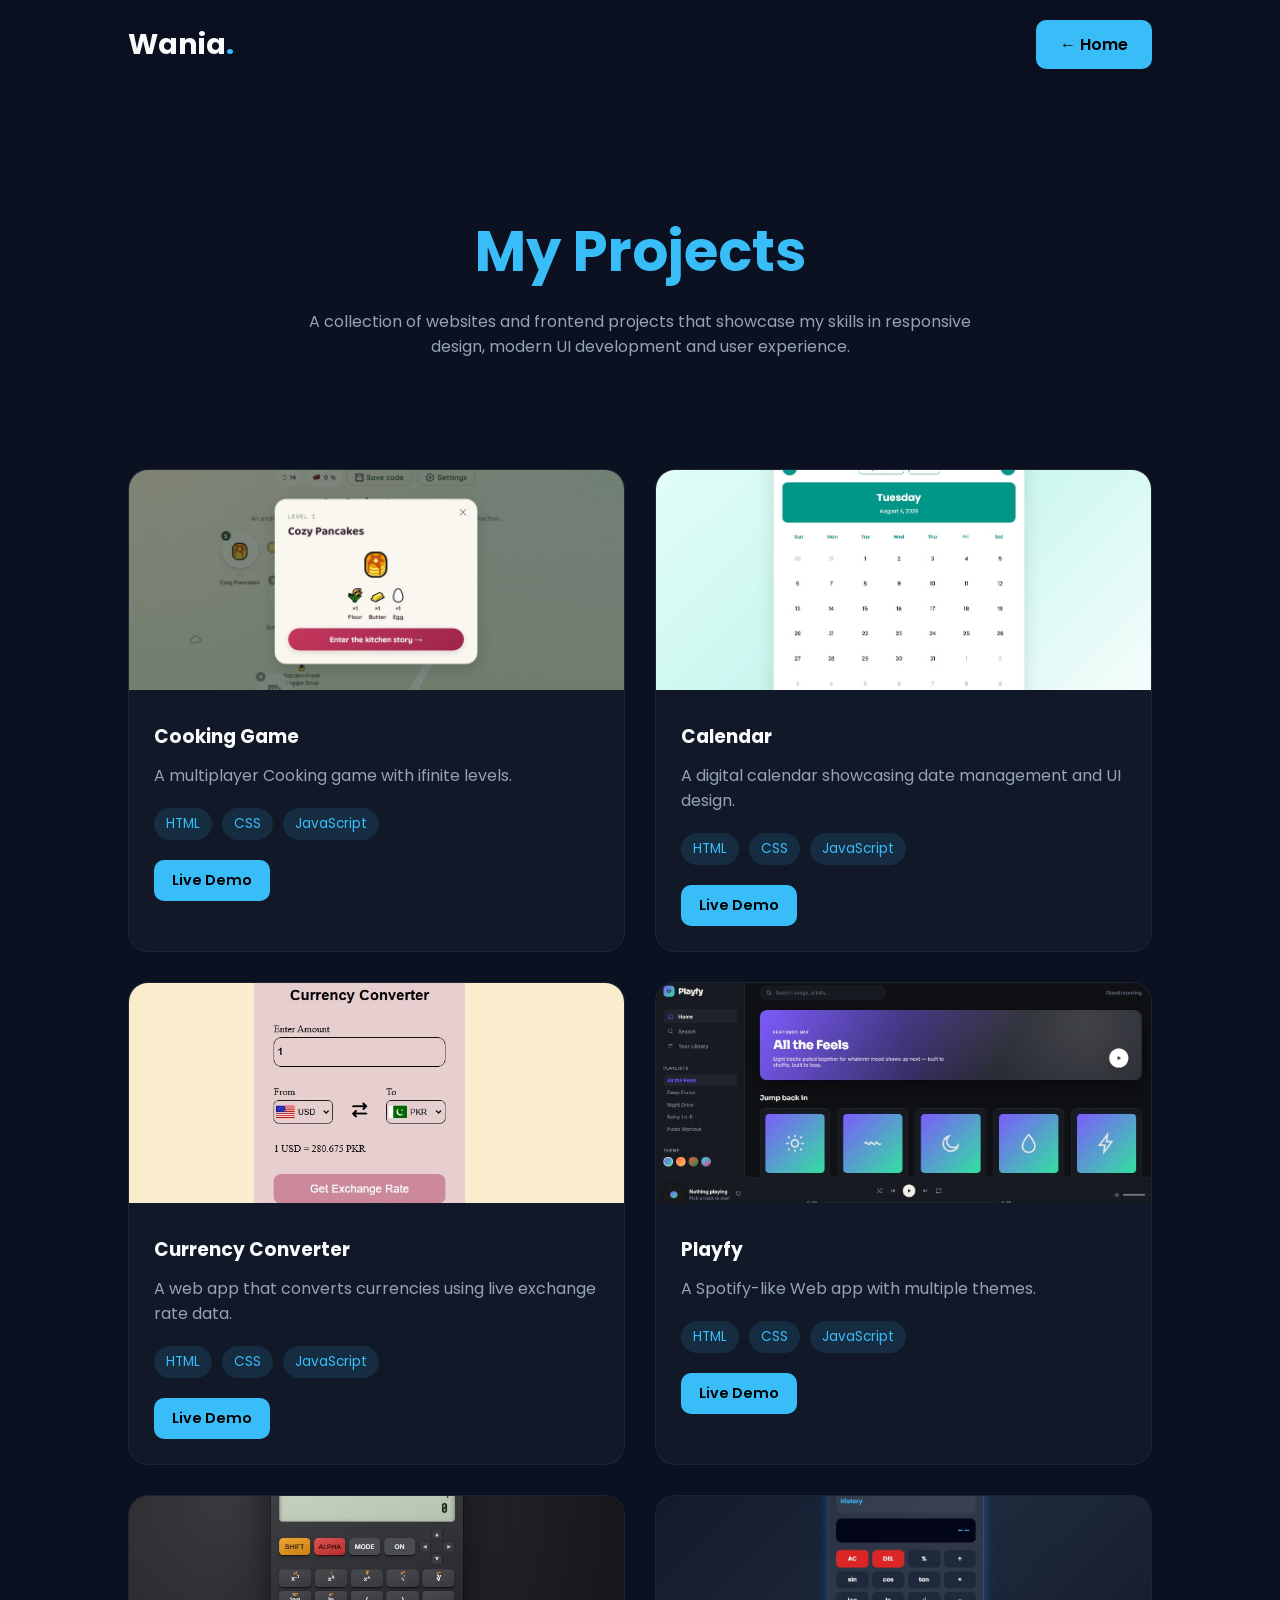
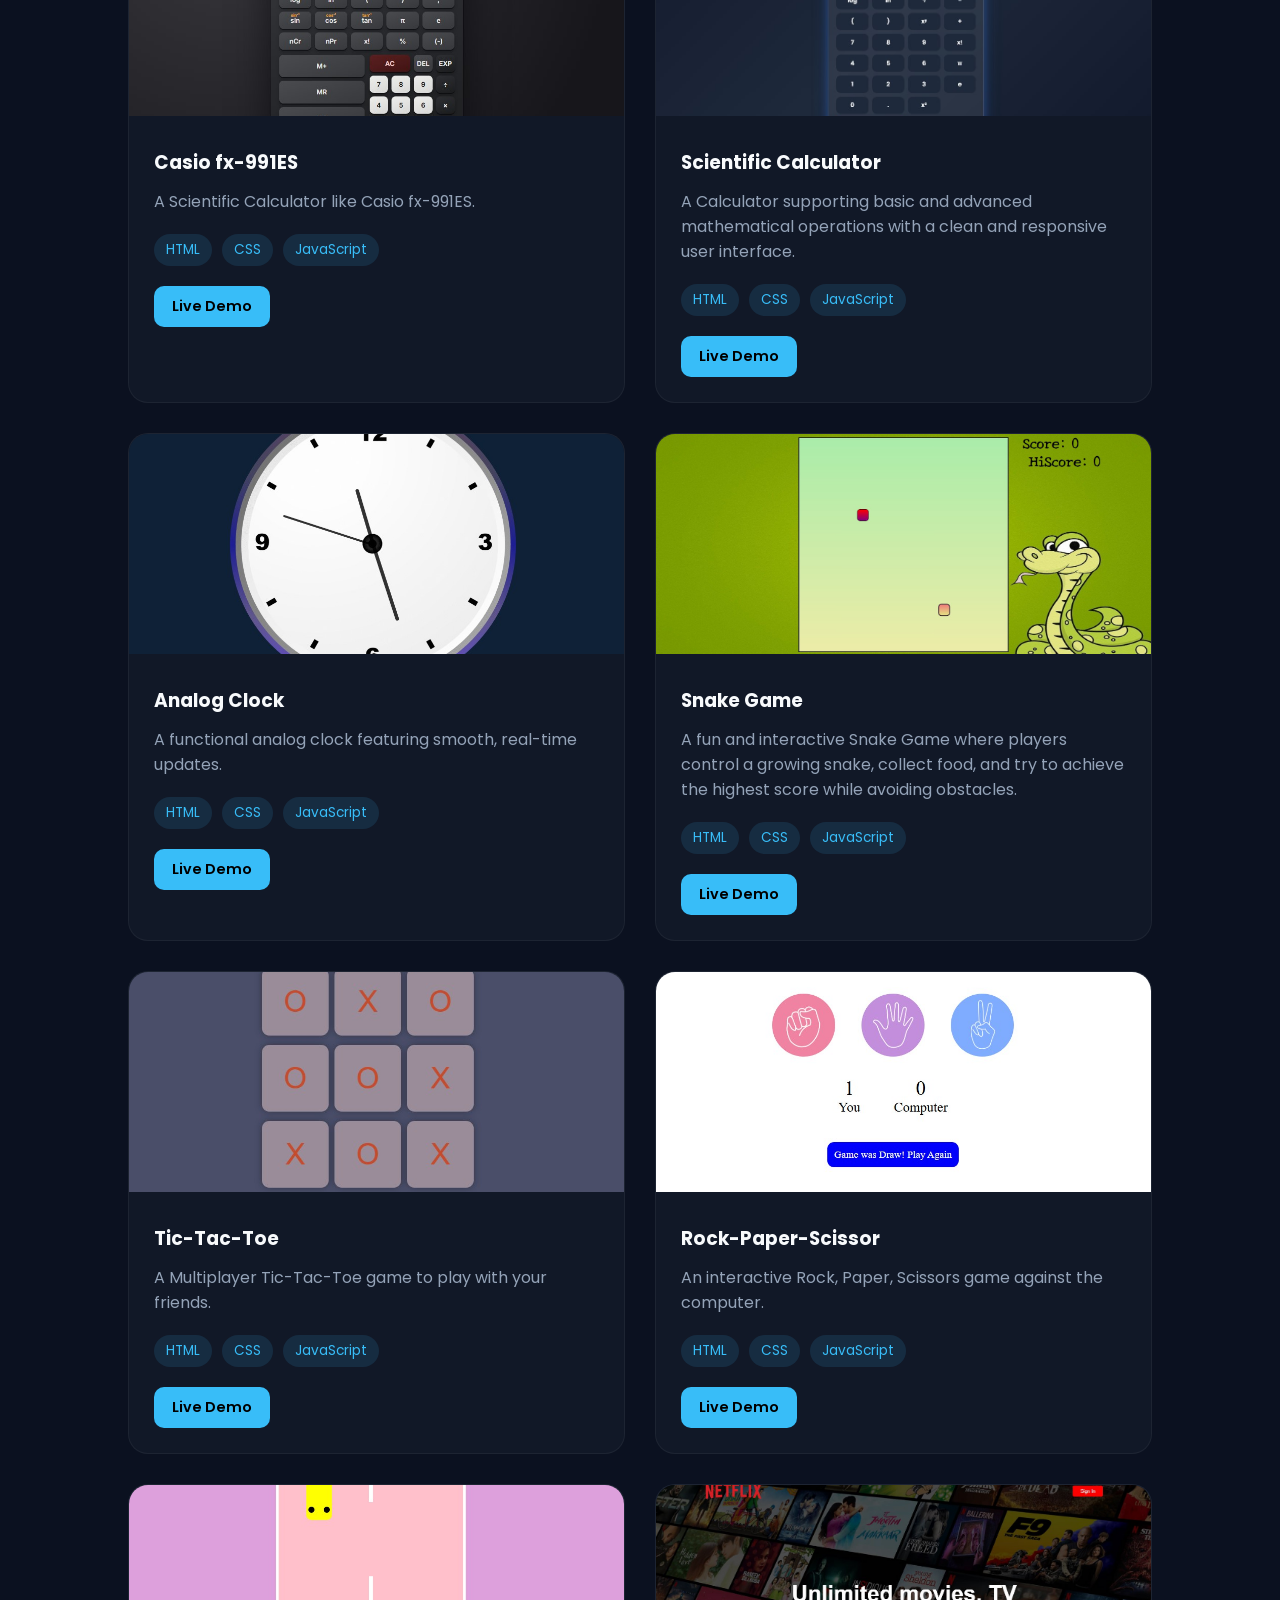
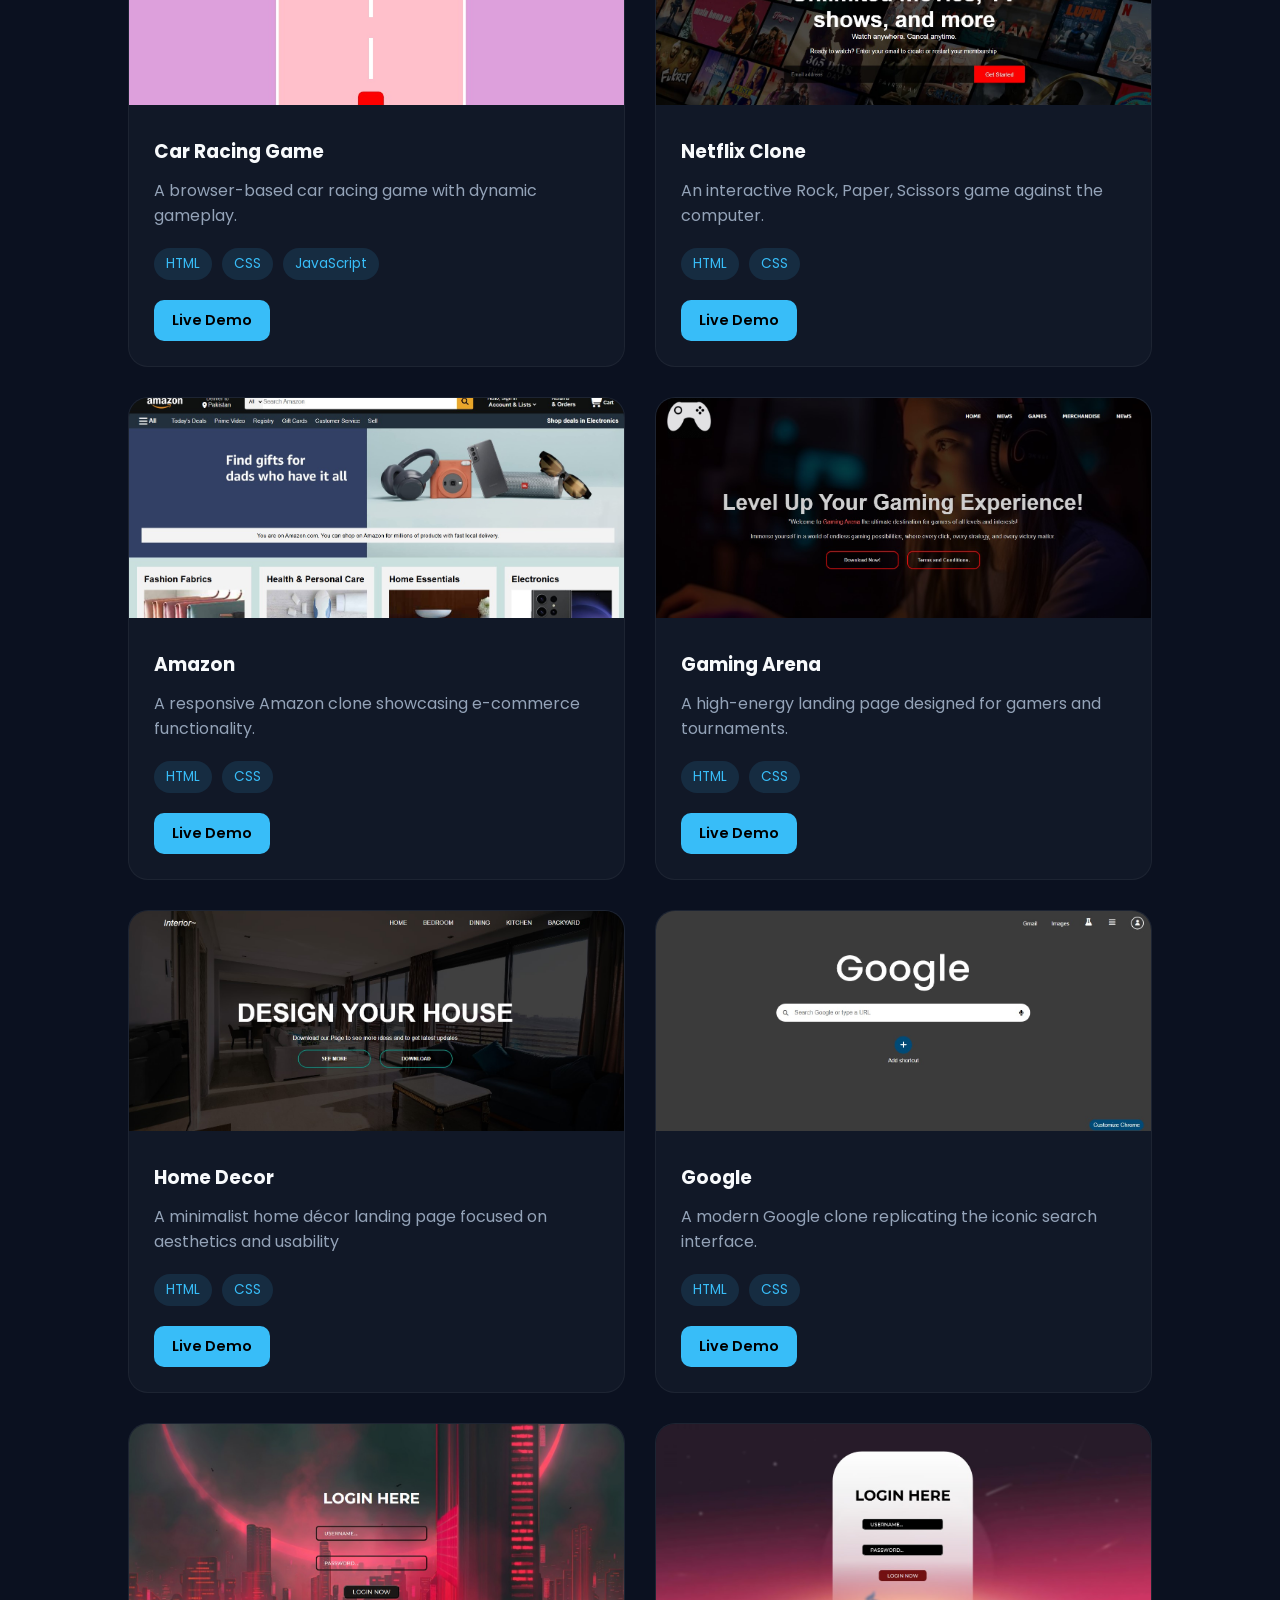
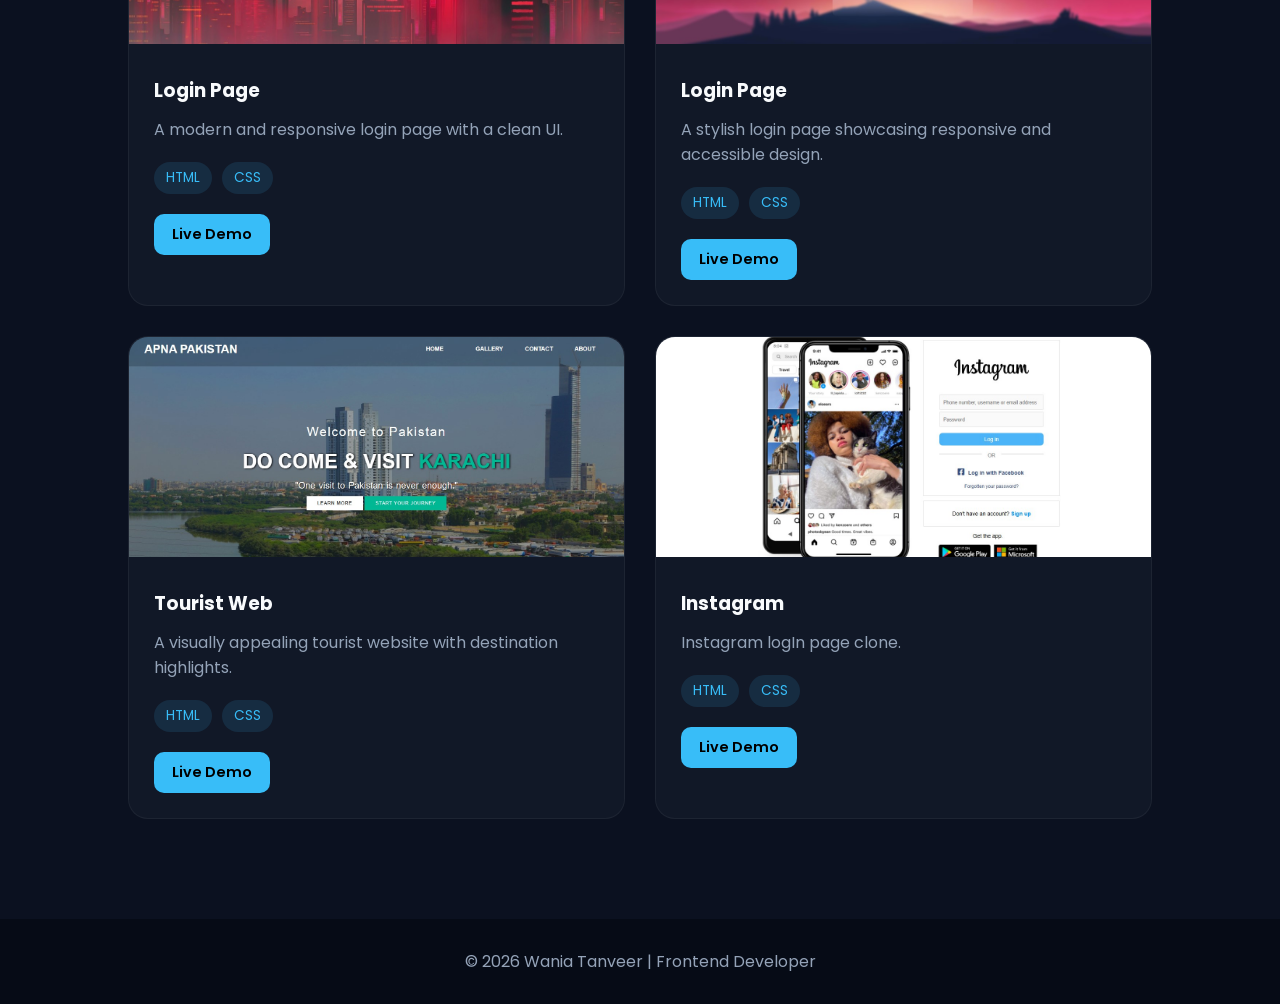
==== commit 443bd780: "Update projects.html" ====
--- a/projects.html
+++ b/projects.html
@@ -422,7 +422,7 @@
 
 <div class="project-card">
 
-<img src="images/Playfy.jpg" alt="Project">
+<img src="images/Casio fx-991ES.jpg" alt="Project">
 
 <div class="project-content">
 
